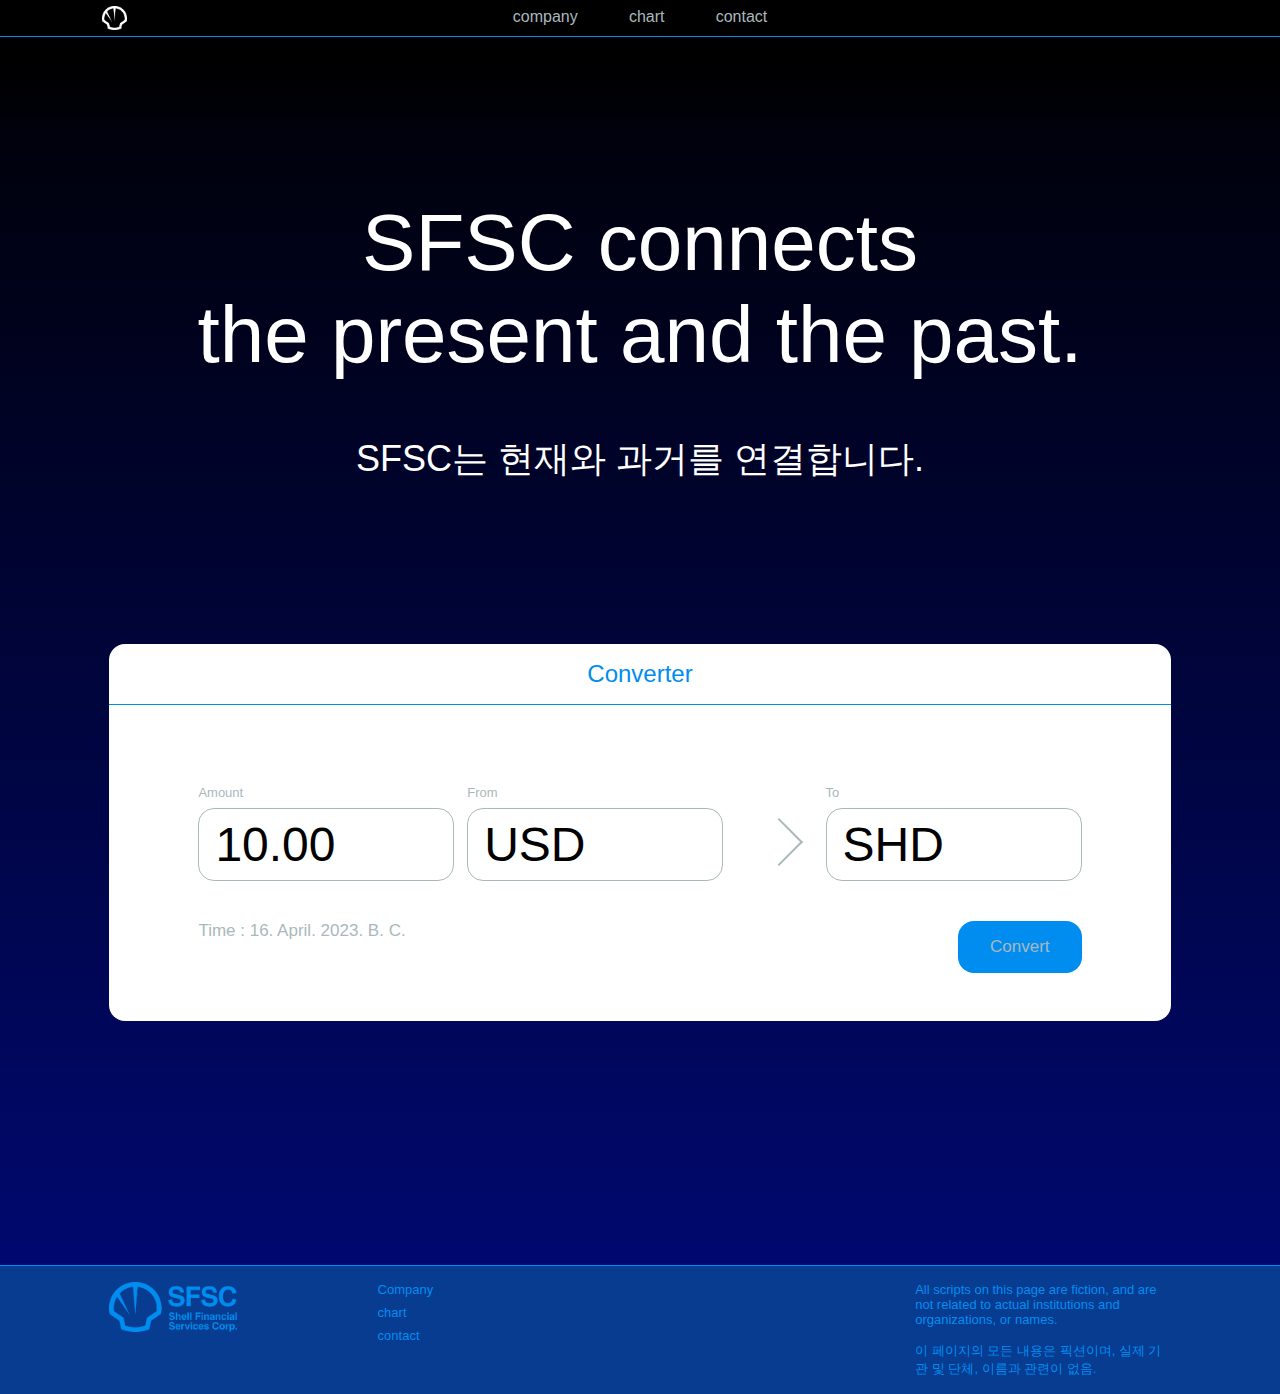
==== index.html @ 1f9c4a47 "Add files via upload" ====
<!DOCTYPE html>
<html>
<link href="./css/style.css" rel="stylesheet" style="" type="text/css">

<head><meta http-equiv="Content-Type" content="text/html; charset=UTF-8">
	<meta name="viewport" content="width=device-width, initial-scale=1">
	<title>SFSC</title>
	<link rel="icon" type="image/x-icon" href="./img/favicon.ico">
</head>

<body>

	<header>
		<div style="background:black; border-bottom: 0.5px solid #018DF0; position: relative;">
			<a href="./index.html"><img src="./img/logo-nav.png" style="height: 24px; object-fit: contain; position: absolute; top: 6px; left: 8vw;"></a>
			<div class="flex" style="justify-content: center">
				<nav class="flex">
					<a href="./pagecompany/index.html">company</a>
					<a href="./pagechart/index.html">chart</a>
					<a href="./pagecontact/index.html">contact</a>
				</nav>
			</div>
		</div>
		<div style="position: absolute; width: 100vw; height:80px; background-image: linear-gradient(rgba(0,0,0,1) 0%, rgba(0,0,0,0) 100%);"></div>
	</header>

	<main>
		<h1>SFSC connects<br>the present and the past.</h1>
		<h4>SFSC는 현재와 과거를 연결합니다.</h4>

		<!--컨버터-->
		<div id="converter">
			<h5 class="t-blue" style="border-bottom: 0.5px solid #018DF0; margin: 0; padding: 16px 16px;">Converter</h5>
			<div class="layout flex" style="padding: 80px 7vw 40px 7vw;" >
				<div class="col4">
					<h6 class="t-grey left" style="margin: 0">Amount</h6>
					<div class="textbox">10.00</div>
				</div>
				<div class="col4">
					<h6 class="t-grey left" style="margin: 0">From</h6>
					<div class="textbox">USD</div>
				</div>
				<div class="col12">
					<div class="arrow"></div>
				</div>
				<div class="col4" style="height ">
					<h6 class="t-grey left" style="margin: 0">To</h6>
					<div class="textbox">SHD</div>
				</div>
			</div>
			<div class="layout flex green" style="padding: 0px 7vw 80px 7vw;" >
				<div class="col2 grey">
					<p class="t-grey left tight">Time : 16. April. 2023. B. C. </p>
				</div>
				<div class="col3 grey relative">
					<a href="./pageconverted/index.html" class="button absolute ">Convert</a>
				</div>
			</div>
		</div>

	</main>

	<footer>
		<div class="layout flex red">
			<div class="col4 grey">
				<img src="./img/logo-footer.png" width="50%">
			</div>
			<div class="col4 grey">
				<a href="./pagecompany/index.html"><h6 class="col12 t-blue left tight" style="margin-bottom: 8px;">Company</h6></a>
				<a href="./pagechart/index.html"><h6 class="col12 t-blue left tight" style="margin-bottom: 8px;">chart</h6></a>
				<a href="./pagecontact/index.html"><h6 class="col12 t-blue left tight" style="margin-bottom: 8px;">contact</h6></a>
			</div>
			<div class="col4 grey"> 
			</div>
			<h6 class="col4 t-blue left tight">	All scripts on this page are fiction, and are not related to actual institutions and organizations, or names. <br><br>이 페이지의 모든 내용은 픽션이며, 실제 기관 및 단체, 이름과 관련이 없음.
			</h6>
		</div>
	</footer>


</body></html>
---- css/style.css ----
html,body,header,main,footer,div{margin: 0; padding: 0}
html{font-family: Helvetica, pretendard, sans-serif;}

body{background-image: linear-gradient(black, rgb(0, 9, 122)); overflow-x:hidden; overflow-y:auto;}

header{width: 100vw; position: sticky; top: 0;left: 0; z-index:999;}
nav{gap: 4vw;}

main{width: 83vw; min-height: 92vh; margin: auto; padding-top: 160px; padding-bottom: 240px;}

footer{width: 100vw; min-height: 8vh; background: #073C91; 
		padding-top: 16px; padding-bottom: 16px; justify-content: space-between; border-top: 0.5px solid #018DF0;}

div{margin: 0; padding: 0;}
.wrapper{margin: auto;}
.flex{display: flex;}
.layout{width: 83vw; margin: auto; gap: 0.25vw 1vw;}
.col2,.col3,.col4,.col6,.col12
	.col2{width: 41vw;}
	.col3{width: 27vw;}
	.col4{width: 20vw;}
	.col6{width: 13vw;}
	.col12{width: 6vw;}

/*
.red{background: red;}
.grey{background: grey;}
.green{background: green;}
*/

li{list-style-type: none; font-size: 13px;}
a{padding-top: 8px; padding-bottom: 10px; text-decoration-line: none; color: #AAB8BC;}
a:hover{color: white;}

h1,h2,h3,h4,h5,h6,p{/*background: lightblue;*/ text-align: center; color: white; font-weight: 500; margin-top: 0}
	h1{font-size: 80px;}
	h2{font-size: 56px;}
	h3{font-size: 48px;}
	h4{font-size: 36px;}
	h5{font-size: 24px;}
	p{font-size: 17px;}
	h6{font-size: 13px;}
	.left{text-align: left}
	.absolute { position: absolute; }
	.relative { position: relative; }
	.t-blue{color: #018DF0}
	.t-grey{color: #AAB8BC}
	.t-black{color: black;}
	.tight{margin: 0}


/*여기서부터 컨버터*/
#converter { background:white; border-radius:16px; margin-top: 160px}
.textbox {margin-top: 8px; padding: 8px 16px 8px 16px; border:0.5px solid #AAB8BC; border-radius: 16px; 
	font-size: 48px; font-weight: 400;}
.button { margin: auto; padding: 16px 32px 16px 32px; background: #018DF0; border-radius: 16px; 
	font-size: 17px; font-weight: 400; right: 0px;}

.arrow { position: relative; }
.arrow::after { position: absolute;
    left: 2vw; top: 40px; content: '';
    width: 32px; height: 32px;
    border-top: 2px solid #AAB8BC; border-right: 2px solid #AAB8BC;
    transform: rotate(45deg);
	}
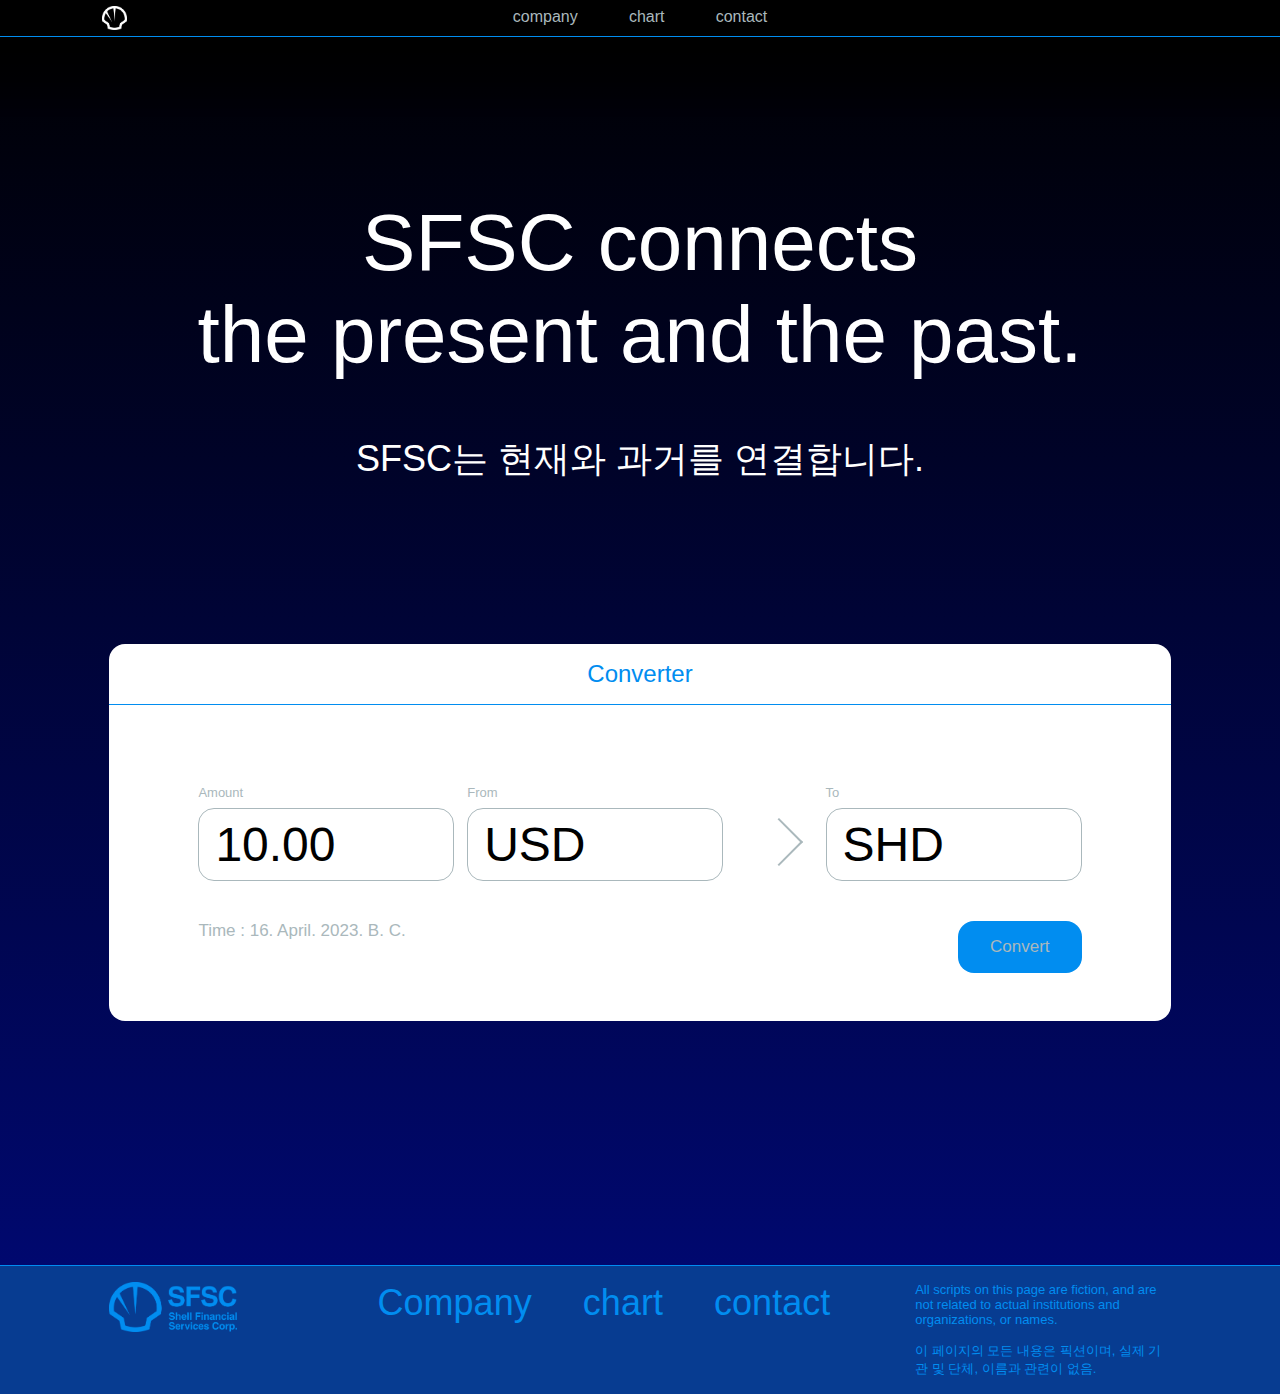
==== commit de35b42c: "Update index.html" ====
--- a/index.html
+++ b/index.html
@@ -61,16 +61,14 @@
 	</main>
 
 	<footer>
-		<div class="layout flex red">
-			<div class="col4 grey">
+		<div class="layout flex">
+			<div class="col4">
 				<img src="./img/logo-footer.png" width="50%">
 			</div>
-			<div class="col4 grey">
-				<a href="./pagecompany/index.html"><h6 class="col12 t-blue left tight" style="margin-bottom: 8px;">Company</h6></a>
-				<a href="./pagechart/index.html"><h6 class="col12 t-blue left tight" style="margin-bottom: 8px;">chart</h6></a>
-				<a href="./pagecontact/index.html"><h6 class="col12 t-blue left tight" style="margin-bottom: 8px;">contact</h6></a>
-			</div>
-			<div class="col4 grey"> 
+			<div class="col2 flex" style="gap: 4vw;">
+				<a href="./pagecompany/index.html" style="padding: 0;"><h4 class="t-blue left tight" >Company</h4></a>
+				<a href="./pagechart/index.html" style="padding: 0;"><h4 class="t-blue left tight" >chart</h4></a>
+				<a href="./pagecontact/index.html" style="padding: 0;"><h4 class="t-blue left tight" >contact</h4></a>
 			</div>
 			<h6 class="col4 t-blue left tight">	All scripts on this page are fiction, and are not related to actual institutions and organizations, or names. <br><br>이 페이지의 모든 내용은 픽션이며, 실제 기관 및 단체, 이름과 관련이 없음.
 			</h6>
@@ -78,4 +76,4 @@
 	</footer>
 
 
-</body></html>+</body></html>
